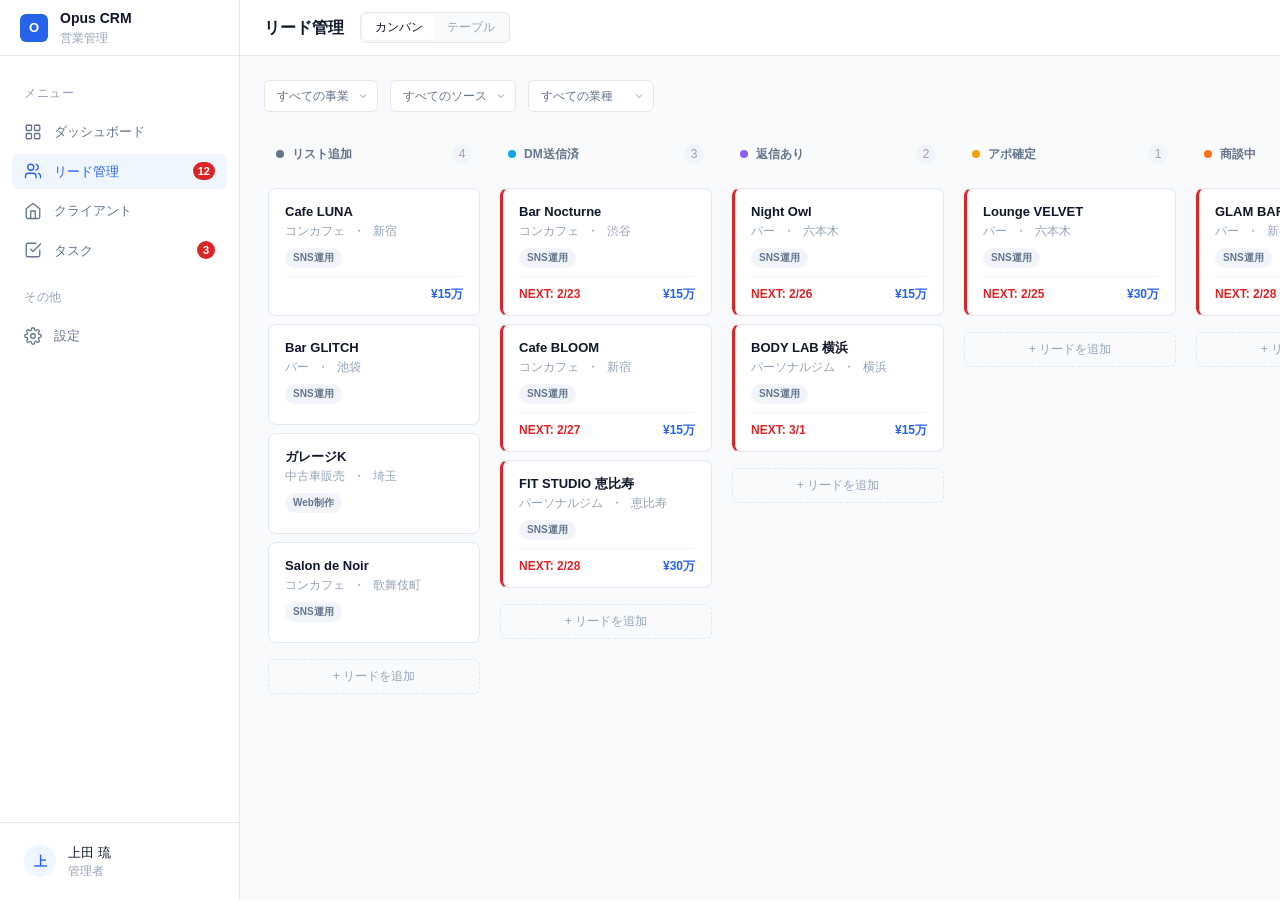
==== client-detail.html @ 7b6247aa "初回コミット: Opus CRM 実運用対応版" ====
<!DOCTYPE html>
<html lang="ja">
<head>
  <meta charset="UTF-8">
  <meta name="viewport" content="width=device-width, initial-scale=1.0">
  <link rel="icon" href="assets/favicon.svg" type="image/svg+xml">
  <title>ふららぼ - クライアント詳細 - Opus CRM</title>
  <link rel="stylesheet" href="css/variables.css">
  <link rel="stylesheet" href="css/base.css">
  <link rel="stylesheet" href="css/layout.css">
  <link rel="stylesheet" href="css/components.css">
  <link rel="stylesheet" href="css/detail.css">
  <link rel="stylesheet" href="css/responsive.css">
</head>
<body>
  <div class="app">

    <!-- Sidebar -->
    <aside class="sidebar" id="sidebar">
      <div class="sidebar__logo">
        <div class="sidebar__logo-icon">O</div>
        <div>
          <div class="sidebar__logo-text">Opus CRM</div>
          <span class="sidebar__logo-sub">営業管理</span>
        </div>
      </div>
      <nav class="sidebar__nav">
        <span class="sidebar__section-label">メニュー</span>
        <a href="index.html" class="nav-item">
          <span class="nav-item__icon"><svg viewBox="0 0 24 24"><rect x="3" y="3" width="7" height="7" rx="1"/><rect x="14" y="3" width="7" height="7" rx="1"/><rect x="3" y="14" width="7" height="7" rx="1"/><rect x="14" y="14" width="7" height="7" rx="1"/></svg></span>
          ダッシュボード
        </a>
        <a href="leads.html" class="nav-item">
          <span class="nav-item__icon"><svg viewBox="0 0 24 24"><path d="M16 21v-2a4 4 0 0 0-4-4H6a4 4 0 0 0-4 4v2"/><circle cx="9" cy="7" r="4"/><path d="M22 21v-2a4 4 0 0 0-3-3.87"/><path d="M16 3.13a4 4 0 0 1 0 7.75"/></svg></span>
          リード管理
        </a>
        <a href="clients.html" class="nav-item is-active">
          <span class="nav-item__icon"><svg viewBox="0 0 24 24"><path d="M3 9l9-7 9 7v11a2 2 0 0 1-2 2H5a2 2 0 0 1-2-2z"/><polyline points="9 22 9 12 15 12 15 22"/></svg></span>
          クライアント
        </a>
        <a href="tasks.html" class="nav-item">
          <span class="nav-item__icon"><svg viewBox="0 0 24 24"><path d="M9 11l3 3L22 4"/><path d="M21 12v7a2 2 0 0 1-2 2H5a2 2 0 0 1-2-2V5a2 2 0 0 1 2-2h11"/></svg></span>
          タスク
        </a>
        <span class="sidebar__section-label">その他</span>
        <a href="settings.html" class="nav-item">
          <span class="nav-item__icon"><svg viewBox="0 0 24 24"><circle cx="12" cy="12" r="3"/><path d="M19.4 15a1.65 1.65 0 0 0 .33 1.82l.06.06a2 2 0 0 1-2.83 2.83l-.06-.06a1.65 1.65 0 0 0-1.82-.33 1.65 1.65 0 0 0-1 1.51V21a2 2 0 0 1-4 0v-.09A1.65 1.65 0 0 0 9 19.4a1.65 1.65 0 0 0-1.82.33l-.06.06a2 2 0 0 1-2.83-2.83l.06-.06A1.65 1.65 0 0 0 4.68 15a1.65 1.65 0 0 0-1.51-1H3a2 2 0 0 1 0-4h.09A1.65 1.65 0 0 0 4.6 9a1.65 1.65 0 0 0-.33-1.82l-.06-.06a2 2 0 0 1 2.83-2.83l.06.06A1.65 1.65 0 0 0 9 4.68a1.65 1.65 0 0 0 1-1.51V3a2 2 0 0 1 4 0v.09a1.65 1.65 0 0 0 1 1.51 1.65 1.65 0 0 0 1.82-.33l.06-.06a2 2 0 0 1 2.83 2.83l-.06.06A1.65 1.65 0 0 0 19.4 9a1.65 1.65 0 0 0 1.51 1H21a2 2 0 0 1 0 4h-.09a1.65 1.65 0 0 0-1.51 1z"/></svg></span>
          設定
        </a>
      </nav>
      <div class="sidebar__footer">
        <div class="sidebar__user">
          <div class="sidebar__avatar">上</div>
          <div>
            <div class="sidebar__user-name">上田 琉</div>
            <div class="sidebar__user-role">管理者</div>
          </div>
        </div>
      </div>
    </aside>

    <div class="sidebar-overlay" id="sidebarOverlay"></div>

    <!-- Main -->
    <main class="main">
      <header class="page-header">
        <div class="page-header__left">
          <button class="mobile-menu-btn" id="mobileMenuBtn">
            <svg viewBox="0 0 24 24"><line x1="3" y1="12" x2="21" y2="12"/><line x1="3" y1="6" x2="21" y2="6"/><line x1="3" y1="18" x2="21" y2="18"/></svg>
          </button>
          <div class="page-header__breadcrumb">
            <a href="clients.html">クライアント</a>
            <span class="page-header__breadcrumb-sep">/</span>
            <span class="page-header__breadcrumb-current">ふららぼ</span>
          </div>
        </div>
        <div class="page-header__right">
          <button class="btn btn--secondary btn--sm">
            <span class="btn__icon"><svg viewBox="0 0 24 24"><path d="M11 4H4a2 2 0 0 0-2 2v14a2 2 0 0 0 2 2h14a2 2 0 0 0 2-2v-7"/><path d="M18.5 2.5a2.121 2.121 0 0 1 3 3L12 15l-4 1 1-4 9.5-9.5z"/></svg></span>
            編集
          </button>
        </div>
      </header>

      <div class="page-content">

        <!-- Detail Header -->
        <div class="detail-header">
          <div class="detail-header__top">
            <h1 class="detail-header__name">
              ふららぼ
              <span class="badge badge--success"><span class="badge__dot"></span>契約中</span>
            </h1>
            <span class="next-date next-date--upcoming">
              <svg width="14" height="14" viewBox="0 0 24 24" fill="none" stroke="currentColor" stroke-width="2" stroke-linecap="round" stroke-linejoin="round"><rect x="3" y="4" width="18" height="18" rx="2" ry="2"/><line x1="16" y1="2" x2="16" y2="6"/><line x1="8" y1="2" x2="8" y2="6"/><line x1="3" y1="10" x2="21" y2="10"/></svg>
              NEXT: 3/1
            </span>
          </div>
          <div class="detail-header__meta">
            <span class="detail-header__meta-item">
              <span class="badge badge--default badge--xs">SNS運用</span>
            </span>
            <span class="detail-header__meta-item">コンカフェ</span>
            <span class="detail-header__meta-item">株式会社SRC</span>
            <span class="detail-header__meta-item detail-header__meta-item--primary">¥300,000/月</span>
          </div>
        </div>

        <!-- Contract Summary Cards -->
        <div class="contract-summary">
          <div class="contract-summary__item">
            <div class="contract-summary__label">プラン</div>
            <div class="contract-summary__value">レギュラー</div>
          </div>
          <div class="contract-summary__item">
            <div class="contract-summary__label">月額</div>
            <div class="contract-summary__value contract-summary__value--primary">¥300,000</div>
          </div>
          <div class="contract-summary__item">
            <div class="contract-summary__label">契約期間</div>
            <div class="contract-summary__value contract-summary__value--sm">2025/09 〜 継続中</div>
          </div>
        </div>

        <!-- Detail Body -->
        <div class="detail-body">
          <div class="detail-body__main">

            <!-- Tabs -->
            <div class="tabs">
              <div class="tab is-active" data-tab="contract">契約情報</div>
              <div class="tab" data-tab="projects">案件・タスク</div>
              <div class="tab" data-tab="activity">対応履歴</div>
            </div>

            <!-- Tab: 契約情報 -->
            <div class="tab-content is-active" data-tab-content="contract">
              <div class="info-section">
                <div class="info-section__header">
                  <svg width="16" height="16" viewBox="0 0 24 24" fill="none" stroke="currentColor" stroke-width="2" stroke-linecap="round" stroke-linejoin="round"><path d="M3 9l9-7 9 7v11a2 2 0 0 1-2 2H5a2 2 0 0 1-2-2z"/><polyline points="9 22 9 12 15 12 15 22"/></svg>
                  基本情報
                </div>
                <div class="info-section__body">
                  <div class="info-grid">
                    <div class="info-grid__label">店舗名</div>
                    <div class="info-grid__value">ふららぼ</div>
                    <div class="info-grid__label">運営会社</div>
                    <div class="info-grid__value">株式会社SRC</div>
                    <div class="info-grid__label">業種</div>
                    <div class="info-grid__value">コンセプトカフェ</div>
                    <div class="info-grid__label">担当者</div>
                    <div class="info-grid__value">SRC担当</div>
                    <div class="info-grid__label">電話</div>
                    <div class="info-grid__value"><a href="tel:03-0000-0000">03-0000-0000</a></div>
                    <div class="info-grid__label">メール</div>
                    <div class="info-grid__value"><a href="mailto:info@src.co.jp">info@src.co.jp</a></div>
                  </div>
                </div>
              </div>

              <div class="info-section">
                <div class="info-section__header">
                  <svg width="16" height="16" viewBox="0 0 24 24" fill="none" stroke="currentColor" stroke-width="2" stroke-linecap="round" stroke-linejoin="round"><path d="M14 2H6a2 2 0 0 0-2 2v16a2 2 0 0 0 2 2h12a2 2 0 0 0 2-2V8z"/><polyline points="14 2 14 8 20 8"/><line x1="16" y1="13" x2="8" y2="13"/><line x1="16" y1="17" x2="8" y2="17"/></svg>
                  契約詳細
                </div>
                <div class="info-section__body">
                  <div class="info-grid">
                    <div class="info-grid__label">サービス</div>
                    <div class="info-grid__value">SNS運用代行</div>
                    <div class="info-grid__label">プラン</div>
                    <div class="info-grid__value">レギュラープラン</div>
                    <div class="info-grid__label">月額</div>
                    <div class="info-grid__value info-grid__value--primary">¥300,000</div>
                    <div class="info-grid__label">契約開始日</div>
                    <div class="info-grid__value">2025/09/01</div>
                    <div class="info-grid__label">契約終了日</div>
                    <div class="info-grid__value">なし（自動更新）</div>
                    <div class="info-grid__label">契約書</div>
                    <div class="info-grid__value"><a href="#">Google Drive で開く</a></div>
                  </div>
                </div>
              </div>

              <div class="info-section">
                <div class="info-section__header">
                  <svg width="16" height="16" viewBox="0 0 24 24" fill="none" stroke="currentColor" stroke-width="2" stroke-linecap="round" stroke-linejoin="round"><circle cx="12" cy="12" r="10"/><line x1="2" y1="12" x2="22" y2="12"/><path d="M12 2a15.3 15.3 0 0 1 4 10 15.3 15.3 0 0 1-4 10 15.3 15.3 0 0 1-4-10 15.3 15.3 0 0 1 4-10z"/></svg>
                  SNSアカウント
                </div>
                <div class="info-section__body">
                  <div class="info-grid">
                    <div class="info-grid__label">Instagram</div>
                    <div class="info-grid__value"><a href="#">@furarabo</a></div>
                    <div class="info-grid__label">TikTok</div>
                    <div class="info-grid__value"><a href="#">@furarabo</a></div>
                  </div>
                </div>
              </div>
            </div>

            <!-- Tab: 案件・タスク -->
            <div class="tab-content" data-tab-content="projects">
              <div class="section__header section__header--spaced">
                <h3 class="section__title">2026年2月 SNS運用</h3>
                <button class="btn btn--secondary btn--sm">
                  <span class="btn__icon"><svg viewBox="0 0 24 24"><line x1="12" y1="5" x2="12" y2="19"/><line x1="5" y1="12" x2="19" y2="12"/></svg></span>
                  タスク追加
                </button>
              </div>
              <div class="task-list">
                <div class="task-item is-done">
                  <div class="task-item__check is-done">
                    <svg width="12" height="12" viewBox="0 0 24 24" fill="none" stroke="currentColor" stroke-width="3"><polyline points="20 6 9 17 4 12"/></svg>
                  </div>
                  <div class="task-item__content">
                    <div class="task-item__title">企画・台本作成（8本）</div>
                    <div class="task-item__meta">
                      <span>撮影</span>
                      <span>完了: 2/10</span>
                    </div>
                  </div>
                </div>
                <div class="task-item is-done">
                  <div class="task-item__check is-done">
                    <svg width="12" height="12" viewBox="0 0 24 24" fill="none" stroke="currentColor" stroke-width="3"><polyline points="20 6 9 17 4 12"/></svg>
                  </div>
                  <div class="task-item__content">
                    <div class="task-item__title">撮影（8本）</div>
                    <div class="task-item__meta">
                      <span>撮影</span>
                      <span>完了: 2/15</span>
                    </div>
                  </div>
                </div>
                <div class="task-item">
                  <div class="task-item__check"></div>
                  <div class="task-item__content">
                    <div class="task-item__title">編集・投稿（8本）</div>
                    <div class="task-item__meta">
                      <span>編集</span>
                      <span>期限: 2/28</span>
                      <span>担当: 栗原</span>
                    </div>
                  </div>
                  <span class="task-item__priority task-item__priority--medium">中</span>
                </div>
                <div class="task-item">
                  <div class="task-item__check"></div>
                  <div class="task-item__content">
                    <div class="task-item__title">月次レポート作成・送付</div>
                    <div class="task-item__meta">
                      <span>レポート</span>
                      <span>期限: 3/5</span>
                      <span>担当: 上田</span>
                    </div>
                  </div>
                  <span class="task-item__priority task-item__priority--high">高</span>
                </div>
                <div class="task-item">
                  <div class="task-item__check"></div>
                  <div class="task-item__content">
                    <div class="task-item__title">月次MTG実施</div>
                    <div class="task-item__meta">
                      <span>MTG</span>
                      <span>期限: 3/1</span>
                      <span>担当: 上田</span>
                    </div>
                  </div>
                  <span class="task-item__priority task-item__priority--high">高</span>
                </div>
                <div class="task-item">
                  <div class="task-item__check"></div>
                  <div class="task-item__content">
                    <div class="task-item__title">コメント一次対応</div>
                    <div class="task-item__meta">
                      <span>運用</span>
                      <span>毎日</span>
                      <span>担当: 上田</span>
                    </div>
                  </div>
                  <span class="task-item__priority task-item__priority--low">低</span>
                </div>
              </div>
            </div>

            <!-- Tab: 対応履歴 -->
            <div class="tab-content" data-tab-content="activity">
              <div class="section__header section__header--spaced">
                <h3 class="section__title">対応履歴</h3>
                <button class="btn btn--secondary btn--sm">
                  <span class="btn__icon"><svg viewBox="0 0 24 24"><line x1="12" y1="5" x2="12" y2="19"/><line x1="5" y1="12" x2="19" y2="12"/></svg></span>
                  記録を追加
                </button>
              </div>
              <div class="timeline">
                <div class="timeline-item">
                  <div class="timeline-item__icon timeline-item__icon--meeting">
                    <svg width="14" height="14" viewBox="0 0 24 24" fill="none" stroke="currentColor" stroke-width="2"><path d="M16 21v-2a4 4 0 0 0-4-4H6a4 4 0 0 0-4 4v2"/><circle cx="9" cy="7" r="4"/></svg>
                  </div>
                  <div class="timeline-item__content">
                    <div class="timeline-item__header">
                      <span class="timeline-item__type">MTG</span>
                      <span class="timeline-item__date">2026/02/25 14:00</span>
                    </div>
                    <div class="timeline-item__summary">撮影日程の調整MTG。3/5に撮影確定。3月の企画案も共有済み。</div>
                  </div>
                </div>
                <div class="timeline-item">
                  <div class="timeline-item__icon timeline-item__icon--note">
                    <svg width="14" height="14" viewBox="0 0 24 24" fill="none" stroke="currentColor" stroke-width="2"><path d="M14 2H6a2 2 0 0 0-2 2v16a2 2 0 0 0 2 2h12a2 2 0 0 0 2-2V8z"/><polyline points="14 2 14 8 20 8"/></svg>
                  </div>
                  <div class="timeline-item__content">
                    <div class="timeline-item__header">
                      <span class="timeline-item__type">メモ</span>
                      <span class="timeline-item__date">2026/02/15</span>
                    </div>
                    <div class="timeline-item__summary">2月分の撮影完了（8本）。栗原さんに編集依頼済み。</div>
                  </div>
                </div>
                <div class="timeline-item">
                  <div class="timeline-item__icon timeline-item__icon--meeting">
                    <svg width="14" height="14" viewBox="0 0 24 24" fill="none" stroke="currentColor" stroke-width="2"><path d="M16 21v-2a4 4 0 0 0-4-4H6a4 4 0 0 0-4 4v2"/><circle cx="9" cy="7" r="4"/></svg>
                  </div>
                  <div class="timeline-item__content">
                    <div class="timeline-item__header">
                      <span class="timeline-item__type">月次MTG</span>
                      <span class="timeline-item__date">2026/02/03 15:00</span>
                    </div>
                    <div class="timeline-item__summary">1月分のレポート報告。TikTokフォロワー+320、エンゲージメント率4.2%。先方満足度高い。</div>
                  </div>
                </div>
                <div class="timeline-item">
                  <div class="timeline-item__icon timeline-item__icon--email">
                    <svg width="14" height="14" viewBox="0 0 24 24" fill="none" stroke="currentColor" stroke-width="2"><path d="M4 4h16c1.1 0 2 .9 2 2v12c0 1.1-.9 2-2 2H4c-1.1 0-2-.9-2-2V6c0-1.1.9-2 2-2z"/><polyline points="22,6 12,13 2,6"/></svg>
                  </div>
                  <div class="timeline-item__content">
                    <div class="timeline-item__header">
                      <span class="timeline-item__type">メール</span>
                      <span class="timeline-item__date">2026/01/28</span>
                    </div>
                    <div class="timeline-item__summary">月次レポート送付。1月の実績まとめと2月の企画案を添付。</div>
                  </div>
                </div>
              </div>
            </div>

          </div>

          <!-- Quick Actions Sidebar -->
          <div class="detail-body__sidebar">
            <div class="quick-actions">
              <div class="quick-actions__title">クイックアクション</div>
              <div class="quick-actions__list">
                <button class="quick-action-btn">
                  <span class="quick-action-btn__icon">
                    <svg viewBox="0 0 24 24"><line x1="12" y1="5" x2="12" y2="19"/><line x1="5" y1="12" x2="19" y2="12"/></svg>
                  </span>
                  対応記録を追加
                </button>
                <button class="quick-action-btn">
                  <span class="quick-action-btn__icon">
                    <svg viewBox="0 0 24 24"><path d="M9 11l3 3L22 4"/><path d="M21 12v7a2 2 0 0 1-2 2H5a2 2 0 0 1-2-2V5a2 2 0 0 1 2-2h11"/></svg>
                  </span>
                  タスクを追加
                </button>
                <button class="quick-action-btn">
                  <span class="quick-action-btn__icon">
                    <svg viewBox="0 0 24 24"><rect x="3" y="4" width="18" height="18" rx="2" ry="2"/><line x1="16" y1="2" x2="16" y2="6"/><line x1="8" y1="2" x2="8" y2="6"/><line x1="3" y1="10" x2="21" y2="10"/></svg>
                  </span>
                  NEXT日付を変更
                </button>
                <button class="quick-action-btn">
                  <span class="quick-action-btn__icon">
                    <svg viewBox="0 0 24 24"><path d="M22 16.92v3a2 2 0 0 1-2.18 2 19.79 19.79 0 0 1-8.63-3.07 19.5 19.5 0 0 1-6-6 19.79 19.79 0 0 1-3.07-8.67A2 2 0 0 1 4.11 2h3a2 2 0 0 1 2 1.72 12.84 12.84 0 0 0 .7 2.81 2 2 0 0 1-.45 2.11L8.09 9.91a16 16 0 0 0 6 6l1.27-1.27a2 2 0 0 1 2.11-.45 12.84 12.84 0 0 0 2.81.7A2 2 0 0 1 22 16.92z"/></svg>
                  </span>
                  電話する
                </button>
                <button class="quick-action-btn">
                  <span class="quick-action-btn__icon">
                    <svg viewBox="0 0 24 24"><path d="M14 2H6a2 2 0 0 0-2 2v16a2 2 0 0 0 2 2h12a2 2 0 0 0 2-2V8z"/><polyline points="14 2 14 8 20 8"/><line x1="16" y1="13" x2="8" y2="13"/><line x1="16" y1="17" x2="8" y2="17"/></svg>
                  </span>
                  契約書を確認
                </button>
              </div>
            </div>
          </div>
        </div>

      </div>
    </main>

  </div>

  <script src="js/config.js"></script>
  <script src="js/store.js"></script>
  <script src="js/ui.js"></script>
  <script src="js/detail.js"></script>
</body>
</html>
---- css/variables.css ----
/* ========================================
   Opus CRM — Design Tokens
   ======================================== */

:root {
  /* --- Colors --- */
  --color-primary: #2563eb;
  --color-primary-hover: #1d4ed8;
  --color-primary-light: #eff6ff;
  --color-primary-border: #bfdbfe;

  --color-bg: #f8fafc;
  --color-surface: #ffffff;
  --color-surface-hover: #f1f5f9;
  --color-border: #e2e8f0;
  --color-border-light: #f1f5f9;

  --color-text: #0f172a;
  --color-text-secondary: #64748b;
  --color-text-tertiary: #94a3b8;
  --color-text-inverse: #ffffff;

  --color-success: #16a34a;
  --color-success-light: #f0fdf4;
  --color-success-border: #bbf7d0;

  --color-warning: #f59e0b;
  --color-warning-text: #92400e;
  --color-warning-light: #fffbeb;
  --color-warning-border: #fde68a;

  --color-danger: #dc2626;
  --color-danger-hover: #b91c1c;
  --color-danger-light: #fef2f2;
  --color-danger-light-hover: #fde8e8;
  --color-danger-border: #fecaca;

  --color-info: #0ea5e9;
  --color-info-light: #f0f9ff;

  --color-purple: #7c3aed;
  --color-purple-light: #f5f3ff;

  /* --- Stage Colors (Pipeline) --- */
  --stage-list: #64748b;
  --stage-dm: #0ea5e9;
  --stage-replied: #8b5cf6;
  --stage-appointment: #f59e0b;
  --stage-meeting: #f97316;
  --stage-proposal: #2563eb;
  --stage-won: #16a34a;
  --stage-lost: #94a3b8;

  /* --- Typography --- */
  --font-family: -apple-system, BlinkMacSystemFont, 'Segoe UI', 'Hiragino Sans',
    'Hiragino Kaku Gothic ProN', 'Noto Sans JP', sans-serif;
  --font-mono: 'SF Mono', 'Fira Code', 'Fira Mono', monospace;

  --text-xs: 0.75rem;
  --text-sm: 0.8125rem;
  --text-base: 0.875rem;
  --text-lg: 1rem;
  --text-xl: 1.125rem;
  --text-2xl: 1.375rem;
  --text-3xl: 1.75rem;

  --leading-tight: 1.25;
  --leading-normal: 1.5;
  --leading-relaxed: 1.625;

  --font-normal: 400;
  --font-medium: 500;
  --font-semibold: 600;
  --font-bold: 700;

  /* --- Spacing --- */
  --space-1: 0.25rem;
  --space-2: 0.5rem;
  --space-3: 0.75rem;
  --space-4: 1rem;
  --space-5: 1.25rem;
  --space-6: 1.5rem;
  --space-8: 2rem;
  --space-10: 2.5rem;
  --space-12: 3rem;
  --space-16: 4rem;

  /* --- Border Radius --- */
  --radius-sm: 4px;
  --radius-md: 6px;
  --radius-lg: 8px;
  --radius-xl: 12px;
  --radius-full: 9999px;

  /* --- Shadows --- */
  --shadow-xs: 0 1px 2px rgba(0, 0, 0, 0.04);
  --shadow-sm: 0 1px 3px rgba(0, 0, 0, 0.06), 0 1px 2px rgba(0, 0, 0, 0.04);
  --shadow-md: 0 4px 6px -1px rgba(0, 0, 0, 0.07), 0 2px 4px -2px rgba(0, 0, 0, 0.05);
  --shadow-lg: 0 10px 15px -3px rgba(0, 0, 0, 0.08), 0 4px 6px -4px rgba(0, 0, 0, 0.04);

  /* --- Layout --- */
  --sidebar-width: 240px;
  --sidebar-collapsed: 64px;
  --header-height: 56px;
  --content-max-width: 1400px;

  /* --- Transitions --- */
  --transition-fast: 120ms ease;
  --transition-base: 200ms ease;
  --transition-slow: 300ms ease;

  /* --- Z-index --- */
  --z-sidebar: 40;
  --z-header: 30;
  --z-dropdown: 50;
  --z-modal: 60;
  --z-toast: 70;
}
---- css/base.css ----
/* ========================================
   Opus CRM — Base Styles
   ======================================== */

*, *::before, *::after {
  box-sizing: border-box;
  margin: 0;
  padding: 0;
}

html {
  font-size: 16px;
  -webkit-font-smoothing: antialiased;
  -moz-osx-font-smoothing: grayscale;
}

body {
  font-family: var(--font-family);
  font-size: var(--text-base);
  line-height: var(--leading-normal);
  color: var(--color-text);
  background: var(--color-bg);
  min-height: 100vh;
}

a {
  color: var(--color-primary);
  text-decoration: none;
}

a:hover {
  text-decoration: underline;
}

img {
  max-width: 100%;
  height: auto;
  display: block;
}

input, select, textarea, button {
  font-family: inherit;
  font-size: inherit;
}

table {
  border-collapse: collapse;
  width: 100%;
}

h1, h2, h3, h4, h5, h6 {
  font-weight: var(--font-semibold);
  line-height: var(--leading-tight);
  color: var(--color-text);
}

h1 { font-size: var(--text-3xl); }
h2 { font-size: var(--text-2xl); }
h3 { font-size: var(--text-xl); }
h4 { font-size: var(--text-lg); }

p {
  color: var(--color-text-secondary);
}

/* Scrollbar */
::-webkit-scrollbar {
  width: 6px;
  height: 6px;
}

::-webkit-scrollbar-track {
  background: transparent;
}

::-webkit-scrollbar-thumb {
  background: var(--color-border);
  border-radius: var(--radius-full);
}

::-webkit-scrollbar-thumb:hover {
  background: var(--color-text-tertiary);
}

/* Selection */
::selection {
  background: var(--color-primary-light);
  color: var(--color-primary);
}

/* Focus management — keyboard users see outlines, mouse users do not */
:focus-visible {
  outline: 2px solid var(--color-primary);
  outline-offset: 2px;
}

:focus:not(:focus-visible) {
  outline: none;
}

/* Utility classes */
.sr-only {
  position: absolute;
  width: 1px;
  height: 1px;
  padding: 0;
  margin: -1px;
  overflow: hidden;
  clip: rect(0, 0, 0, 0);
  border: 0;
}

.truncate {
  overflow: hidden;
  text-overflow: ellipsis;
  white-space: nowrap;
}

/* Respect user motion preferences */
@media (prefers-reduced-motion: reduce) {
  *,
  *::before,
  *::after {
    animation-duration: 0.01ms !important;
    animation-iteration-count: 1 !important;
    transition-duration: 0.01ms !important;
    scroll-behavior: auto !important;
  }
}
---- css/layout.css ----
/* ========================================
   Opus CRM — Layout (Sidebar + Main)
   ======================================== */

/* --- App Shell --- */
.app {
  display: flex;
  min-height: 100vh;
}

/* --- Sidebar --- */
.sidebar {
  width: var(--sidebar-width);
  background: var(--color-surface);
  border-right: 1px solid var(--color-border);
  display: flex;
  flex-direction: column;
  position: fixed;
  top: 0;
  left: 0;
  bottom: 0;
  z-index: var(--z-sidebar);
  transition: width var(--transition-slow);
}

.sidebar__logo {
  padding: var(--space-5) var(--space-5);
  border-bottom: 1px solid var(--color-border);
  display: flex;
  align-items: center;
  gap: var(--space-3);
  height: var(--header-height);
}

.sidebar__logo-icon {
  width: 28px;
  height: 28px;
  background: var(--color-primary);
  border-radius: var(--radius-md);
  display: flex;
  align-items: center;
  justify-content: center;
  color: var(--color-text-inverse);
  font-weight: var(--font-bold);
  font-size: var(--text-sm);
  flex-shrink: 0;
}

.sidebar__logo-text {
  font-size: var(--text-base);
  font-weight: var(--font-semibold);
  color: var(--color-text);
}

.sidebar__logo-sub {
  font-size: var(--text-xs);
  color: var(--color-text-tertiary);
  font-weight: var(--font-normal);
  display: block;
}

/* --- Navigation --- */
.sidebar__nav {
  flex: 1;
  padding: var(--space-3);
  display: flex;
  flex-direction: column;
  gap: var(--space-1);
}

.sidebar__section-label {
  font-size: var(--text-xs);
  color: var(--color-text-tertiary);
  text-transform: uppercase;
  letter-spacing: 0.05em;
  padding: var(--space-4) var(--space-3) var(--space-2);
  font-weight: var(--font-medium);
}

.nav-item {
  display: flex;
  align-items: center;
  gap: var(--space-3);
  padding: var(--space-2) var(--space-3);
  border-radius: var(--radius-md);
  color: var(--color-text-secondary);
  font-size: var(--text-sm);
  font-weight: var(--font-medium);
  cursor: pointer;
  transition: all var(--transition-fast);
  text-decoration: none;
  position: relative;
}

.nav-item:hover {
  background: var(--color-surface-hover);
  color: var(--color-text);
  text-decoration: none;
}

/* Keyboard focus indicator */
.nav-item:focus-visible {
  outline: 2px solid var(--color-primary);
  outline-offset: -2px;
}

.nav-item.is-active {
  background: var(--color-primary-light);
  color: var(--color-primary);
}

.nav-item__icon {
  width: 18px;
  height: 18px;
  flex-shrink: 0;
  display: flex;
  align-items: center;
  justify-content: center;
}

.nav-item__icon svg {
  width: 18px;
  height: 18px;
  stroke: currentColor;
  fill: none;
  stroke-width: 1.75;
  stroke-linecap: round;
  stroke-linejoin: round;
}

.nav-item__badge {
  margin-left: auto;
  background: var(--color-danger);
  color: var(--color-text-inverse);
  font-size: 11px;
  font-weight: var(--font-semibold);
  min-width: 18px;
  height: 18px;
  border-radius: var(--radius-full);
  display: flex;
  align-items: center;
  justify-content: center;
  padding: 0 5px;
}

/* --- Sidebar Footer --- */
.sidebar__footer {
  padding: var(--space-3);
  border-top: 1px solid var(--color-border);
}

.sidebar__user {
  display: flex;
  align-items: center;
  gap: var(--space-3);
  padding: var(--space-2) var(--space-3);
  border-radius: var(--radius-md);
  cursor: pointer;
  transition: background var(--transition-fast);
}

.sidebar__user:hover {
  background: var(--color-surface-hover);
}

.sidebar__avatar {
  width: 32px;
  height: 32px;
  border-radius: var(--radius-full);
  background: var(--color-primary-light);
  color: var(--color-primary);
  display: flex;
  align-items: center;
  justify-content: center;
  font-weight: var(--font-semibold);
  font-size: var(--text-sm);
  flex-shrink: 0;
}

.sidebar__user-name {
  font-size: var(--text-sm);
  font-weight: var(--font-medium);
  color: var(--color-text);
}

.sidebar__user-role {
  font-size: var(--text-xs);
  color: var(--color-text-tertiary);
}

/* --- Main Content --- */
.main {
  flex: 1;
  margin-left: var(--sidebar-width);
  display: flex;
  flex-direction: column;
  min-height: 100vh;
}

/* --- Page Header --- */
.page-header {
  height: var(--header-height);
  border-bottom: 1px solid var(--color-border);
  background: var(--color-surface);
  display: flex;
  align-items: center;
  justify-content: space-between;
  padding: 0 var(--space-6);
  position: sticky;
  top: 0;
  z-index: var(--z-header);
}

.page-header__left {
  display: flex;
  align-items: center;
  gap: var(--space-4);
}

.page-header__title {
  font-size: var(--text-lg);
  font-weight: var(--font-semibold);
}

.page-header__breadcrumb {
  display: flex;
  align-items: center;
  gap: var(--space-2);
  font-size: var(--text-sm);
  color: var(--color-text-tertiary);
}

.page-header__breadcrumb a {
  color: var(--color-text-tertiary);
}

.page-header__breadcrumb a:hover {
  color: var(--color-text);
}

.page-header__breadcrumb-sep {
  color: var(--color-border);
}

.page-header__right {
  display: flex;
  align-items: center;
  gap: var(--space-3);
}

/* --- Page Content --- */
.page-content {
  flex: 1;
  padding: var(--space-6);
  max-width: var(--content-max-width);
  /* Subtle entrance animation */
  animation: fadeInUp 0.3s ease;
}

@keyframes fadeInUp {
  from {
    opacity: 0;
    transform: translateY(8px);
  }
  to {
    opacity: 1;
    transform: translateY(0);
  }
}

.page-content--full {
  max-width: none;
}

/* --- Section --- */
.section {
  margin-bottom: var(--space-8);
}

.section__header {
  display: flex;
  align-items: center;
  justify-content: space-between;
  margin-bottom: var(--space-4);
}

.section__title {
  font-size: var(--text-lg);
  font-weight: var(--font-semibold);
}

.section__subtitle {
  font-size: var(--text-sm);
  color: var(--color-text-tertiary);
  margin-left: var(--space-2);
  font-weight: var(--font-normal);
}
---- css/components.css ----
/* ========================================
   Opus CRM — UI Components
   ======================================== */

/* --- Buttons --- */
.btn {
  display: inline-flex;
  align-items: center;
  justify-content: center;
  gap: var(--space-2);
  padding: var(--space-2) var(--space-4);
  border-radius: var(--radius-md);
  font-size: var(--text-sm);
  font-weight: var(--font-medium);
  cursor: pointer;
  border: 1px solid transparent;
  transition: all var(--transition-fast);
  white-space: nowrap;
  line-height: 1.4;
}

.btn--primary {
  background: var(--color-primary);
  color: var(--color-text-inverse);
  border-color: var(--color-primary);
}

.btn--primary:hover {
  background: var(--color-primary-hover);
  border-color: var(--color-primary-hover);
}

.btn--secondary {
  background: var(--color-surface);
  color: var(--color-text);
  border-color: var(--color-border);
}

.btn--secondary:hover {
  background: var(--color-surface-hover);
}

.btn--ghost {
  background: transparent;
  color: var(--color-text-secondary);
}

.btn--ghost:hover {
  background: var(--color-surface-hover);
  color: var(--color-text);
}

.btn--danger {
  background: var(--color-danger);
  color: var(--color-text-inverse);
  border-color: var(--color-danger);
}

.btn--danger:hover {
  background: var(--color-danger-hover);
}

/* Button focus ring for keyboard navigation */
.btn:focus-visible {
  outline: 2px solid var(--color-primary);
  outline-offset: 2px;
}

.btn--primary:focus-visible {
  outline-color: var(--color-primary);
  box-shadow: 0 0 0 4px var(--color-primary-light);
}

/* Press feedback */
.btn:active {
  transform: scale(0.97);
}

.btn--sm {
  padding: var(--space-1) var(--space-3);
  font-size: var(--text-xs);
}

.btn--lg {
  padding: var(--space-3) var(--space-6);
  font-size: var(--text-base);
}

.btn__icon {
  width: 16px;
  height: 16px;
  flex-shrink: 0;
}

.btn__icon svg {
  width: 16px;
  height: 16px;
  stroke: currentColor;
  fill: none;
  stroke-width: 2;
  stroke-linecap: round;
  stroke-linejoin: round;
}

/* --- Badges --- */
.badge {
  display: inline-flex;
  align-items: center;
  gap: 4px;
  padding: 2px 8px;
  border-radius: var(--radius-full);
  font-size: 11px;
  font-weight: var(--font-semibold);
  line-height: 1.6;
  white-space: nowrap;
}

.badge--default {
  background: var(--color-surface-hover);
  color: var(--color-text-secondary);
}

.badge--primary {
  background: var(--color-primary-light);
  color: var(--color-primary);
}

.badge--success {
  background: var(--color-success-light);
  color: var(--color-success);
}

.badge--warning {
  background: var(--color-warning-light);
  color: var(--color-warning-text);
}

.badge--danger {
  background: var(--color-danger-light);
  color: var(--color-danger);
}

.badge--purple {
  background: var(--color-purple-light);
  color: var(--color-purple);
}

.badge--info {
  background: var(--color-info-light);
  color: var(--color-info);
}

.badge__dot {
  width: 6px;
  height: 6px;
  border-radius: var(--radius-full);
  background: currentColor;
}

/* --- Cards --- */
.card {
  background: var(--color-surface);
  border: 1px solid var(--color-border);
  border-radius: var(--radius-lg);
  padding: var(--space-5);
  transition: box-shadow var(--transition-fast);
}

.card--hover:hover {
  box-shadow: var(--shadow-md);
}

.card--compact {
  padding: var(--space-4);
}

.card--flush {
  padding: 0;
}

/* --- Metric Cards --- */
.metric-grid {
  display: grid;
  grid-template-columns: repeat(4, 1fr);
  gap: var(--space-4);
}

.metric-card {
  background: var(--color-surface);
  border: 1px solid var(--color-border);
  border-radius: var(--radius-lg);
  padding: var(--space-5);
}

.metric-card__label {
  font-size: var(--text-xs);
  color: var(--color-text-tertiary);
  font-weight: var(--font-medium);
  text-transform: uppercase;
  letter-spacing: 0.03em;
  margin-bottom: var(--space-2);
}

.metric-card__value {
  font-size: var(--text-2xl);
  font-weight: var(--font-bold);
  color: var(--color-text);
  display: flex;
  align-items: baseline;
  gap: var(--space-2);
}

.metric-card__unit {
  font-size: var(--text-sm);
  font-weight: var(--font-normal);
  color: var(--color-text-secondary);
}

.metric-card__trend {
  font-size: var(--text-xs);
  margin-top: var(--space-2);
  color: var(--color-text-tertiary);
}

.metric-card--accent {
  border-left: 3px solid var(--color-primary);
}

.metric-card--danger .metric-card__value {
  color: var(--color-danger);
}

/* --- Forms --- */
.form-group {
  margin-bottom: var(--space-4);
}

.form-label {
  display: block;
  font-size: var(--text-sm);
  font-weight: var(--font-medium);
  color: var(--color-text);
  margin-bottom: var(--space-1);
}

.form-input {
  width: 100%;
  padding: var(--space-2) var(--space-3);
  border: 1px solid var(--color-border);
  border-radius: var(--radius-md);
  font-size: var(--text-sm);
  color: var(--color-text);
  background: var(--color-surface);
  transition: border-color var(--transition-fast), box-shadow var(--transition-fast);
  line-height: 1.5;
}

.form-input:focus {
  outline: none;
  border-color: var(--color-primary);
  box-shadow: 0 0 0 3px var(--color-primary-light);
}

/* Use custom focus style, suppress default outline */
.form-input:focus-visible {
  outline: none;
}

.form-input::placeholder {
  color: var(--color-text-tertiary);
}

select.form-input {
  appearance: none;
  background-image: url("data:image/svg+xml,%3Csvg xmlns='http://www.w3.org/2000/svg' width='16' height='16' viewBox='0 0 24 24' fill='none' stroke='%2394a3b8' stroke-width='2'%3E%3Cpath d='m6 9 6 6 6-6'/%3E%3C/svg%3E");
  background-repeat: no-repeat;
  background-position: right 8px center;
  padding-right: 32px;
}

textarea.form-input {
  resize: vertical;
  min-height: 80px;
}

.form-hint {
  font-size: var(--text-xs);
  color: var(--color-text-tertiary);
  margin-top: var(--space-1);
}

/* --- Tables --- */
.table-wrapper {
  background: var(--color-surface);
  border: 1px solid var(--color-border);
  border-radius: var(--radius-lg);
  overflow: hidden;
}

.data-table {
  width: 100%;
  border-collapse: collapse;
}

.data-table th {
  text-align: left;
  padding: var(--space-3) var(--space-4);
  font-size: var(--text-xs);
  font-weight: var(--font-semibold);
  color: var(--color-text-tertiary);
  text-transform: uppercase;
  letter-spacing: 0.04em;
  background: var(--color-bg);
  border-bottom: 1px solid var(--color-border);
  white-space: nowrap;
}

.data-table td {
  padding: var(--space-3) var(--space-4);
  font-size: var(--text-sm);
  border-bottom: 1px solid var(--color-border-light);
  vertical-align: middle;
}

.data-table tbody tr {
  transition: background var(--transition-fast), box-shadow var(--transition-fast);
}

.data-table tbody tr:hover {
  background: var(--color-surface-hover);
}

.data-table tbody tr:last-child td {
  border-bottom: none;
}

.data-table tbody tr.is-overdue {
  background: var(--color-danger-light);
}

.data-table tbody tr.is-overdue:hover {
  background: var(--color-danger-light-hover);
}

/* --- Tabs --- */
.tabs {
  display: flex;
  gap: 0;
  border-bottom: 1px solid var(--color-border);
  margin-bottom: var(--space-5);
}

.tab {
  padding: var(--space-3) var(--space-4);
  font-size: var(--text-sm);
  font-weight: var(--font-medium);
  color: var(--color-text-tertiary);
  cursor: pointer;
  border-bottom: 2px solid transparent;
  margin-bottom: -1px;
  transition: all var(--transition-fast);
  white-space: nowrap;
}

.tab:hover {
  color: var(--color-text);
}

.tab:focus-visible {
  outline: 2px solid var(--color-primary);
  outline-offset: -2px;
  border-radius: var(--radius-sm);
}

.tab.is-active {
  color: var(--color-primary);
  border-bottom-color: var(--color-primary);
}

.tab-content {
  display: none;
}

.tab-content.is-active {
  display: block;
}

/* --- View Toggle --- */
.view-toggle {
  display: inline-flex;
  background: var(--color-bg);
  border: 1px solid var(--color-border);
  border-radius: var(--radius-md);
  padding: 2px;
}

.view-toggle__btn {
  padding: var(--space-1) var(--space-3);
  font-size: var(--text-xs);
  font-weight: var(--font-medium);
  color: var(--color-text-tertiary);
  border-radius: var(--radius-sm);
  cursor: pointer;
  border: none;
  background: none;
  transition: all var(--transition-fast);
}

.view-toggle__btn:hover {
  color: var(--color-text);
}

.view-toggle__btn.is-active {
  background: var(--color-surface);
  color: var(--color-text);
  box-shadow: var(--shadow-xs);
}

/* --- Filters Bar --- */
.filters {
  display: flex;
  align-items: center;
  gap: var(--space-3);
  margin-bottom: var(--space-5);
  flex-wrap: wrap;
}

.filter-select {
  padding: var(--space-2) var(--space-3);
  padding-right: 28px;
  border: 1px solid var(--color-border);
  border-radius: var(--radius-md);
  font-size: var(--text-xs);
  color: var(--color-text-secondary);
  background: var(--color-surface);
  appearance: none;
  background-image: url("data:image/svg+xml,%3Csvg xmlns='http://www.w3.org/2000/svg' width='12' height='12' viewBox='0 0 24 24' fill='none' stroke='%2394a3b8' stroke-width='2'%3E%3Cpath d='m6 9 6 6 6-6'/%3E%3C/svg%3E");
  background-repeat: no-repeat;
  background-position: right 8px center;
  cursor: pointer;
  transition: border-color var(--transition-fast), box-shadow var(--transition-fast);
}

/* Filter select focus for keyboard navigation */
.filter-select:focus-visible {
  outline: none;
  border-color: var(--color-primary);
  box-shadow: 0 0 0 3px var(--color-primary-light);
}

.filter-search {
  padding: var(--space-2) var(--space-3);
  padding-left: 32px;
  border: 1px solid var(--color-border);
  border-radius: var(--radius-md);
  font-size: var(--text-xs);
  color: var(--color-text);
  background: var(--color-surface);
  background-image: url("data:image/svg+xml,%3Csvg xmlns='http://www.w3.org/2000/svg' width='14' height='14' viewBox='0 0 24 24' fill='none' stroke='%2394a3b8' stroke-width='2'%3E%3Ccircle cx='11' cy='11' r='8'/%3E%3Cpath d='m21 21-4.35-4.35'/%3E%3C/svg%3E");
  background-repeat: no-repeat;
  background-position: 10px center;
  min-width: 180px;
}

.filter-search:focus {
  outline: none;
  border-color: var(--color-primary);
  box-shadow: 0 0 0 3px var(--color-primary-light);
}

.filters__spacer {
  flex: 1;
}

/* --- Modal --- */
.modal-overlay {
  position: fixed;
  inset: 0;
  background: rgba(0, 0, 0, 0.4);
  z-index: var(--z-modal);
  display: flex;
  align-items: center;
  justify-content: center;
  padding: var(--space-4);
  /* Fade-in overlay */
  opacity: 0;
  transition: opacity var(--transition-base);
}

.modal-overlay.is-visible {
  opacity: 1;
}

.modal {
  background: var(--color-surface);
  border-radius: var(--radius-xl);
  box-shadow: var(--shadow-lg);
  width: 100%;
  max-width: 520px;
  max-height: 90vh;
  overflow-y: auto;
  /* Scale-up entrance */
  transform: scale(0.95) translateY(8px);
  opacity: 0;
  transition: transform var(--transition-base), opacity var(--transition-base);
}

.modal-overlay.is-visible .modal {
  transform: scale(1) translateY(0);
  opacity: 1;
}

.modal__header {
  padding: var(--space-5) var(--space-6);
  border-bottom: 1px solid var(--color-border);
  display: flex;
  align-items: center;
  justify-content: space-between;
}

.modal__title {
  font-size: var(--text-lg);
  font-weight: var(--font-semibold);
}

.modal__close {
  width: 32px;
  height: 32px;
  display: flex;
  align-items: center;
  justify-content: center;
  border-radius: var(--radius-md);
  cursor: pointer;
  color: var(--color-text-tertiary);
  border: none;
  background: none;
  transition: all var(--transition-fast);
}

.modal__close:hover {
  background: var(--color-surface-hover);
  color: var(--color-text);
}

.modal__body {
  padding: var(--space-6);
}

.modal__footer {
  padding: var(--space-4) var(--space-6);
  border-top: 1px solid var(--color-border);
  display: flex;
  justify-content: flex-end;
  gap: var(--space-3);
}

/* --- Toast --- */
.toast {
  position: fixed;
  bottom: var(--space-6);
  right: var(--space-6);
  background: var(--color-text);
  color: var(--color-text-inverse);
  padding: var(--space-3) var(--space-5);
  border-radius: var(--radius-lg);
  font-size: var(--text-sm);
  font-weight: var(--font-medium);
  box-shadow: var(--shadow-lg);
  z-index: var(--z-toast);
  /* Slide-in from right + fade */
  transform: translateX(20px) translateY(0);
  opacity: 0;
  transition: transform var(--transition-base), opacity var(--transition-base);
  pointer-events: none;
  display: flex;
  align-items: center;
  gap: var(--space-2);
}

.toast.is-visible {
  transform: translateX(0) translateY(0);
  opacity: 1;
  pointer-events: auto;
}

.toast__icon {
  width: 16px;
  height: 16px;
  flex-shrink: 0;
}

.toast--error {
  background: var(--color-danger);
}

.toast--success {
  background: var(--color-success);
}

/* --- Empty State --- */
.empty-state {
  text-align: center;
  padding: var(--space-8) var(--space-4);
  color: var(--color-text-tertiary);
}

.empty-state__icon {
  width: 48px;
  height: 48px;
  margin: 0 auto var(--space-3);
  color: var(--color-border);
}

.empty-state__icon svg {
  width: 100%;
  height: 100%;
  stroke: currentColor;
  fill: none;
  stroke-width: 1.5;
  stroke-linecap: round;
  stroke-linejoin: round;
}

.empty-state__text {
  font-size: var(--text-sm);
  margin-bottom: var(--space-2);
  color: var(--color-text-tertiary);
}

.empty-state__hint {
  font-size: var(--text-xs);
  color: var(--color-text-tertiary);
  opacity: 0.7;
}

/* Compact variant for pipeline columns */
.empty-state--compact {
  padding: var(--space-6) var(--space-3);
}

.empty-state--compact .empty-state__icon {
  width: 32px;
  height: 32px;
}

.empty-state--compact .empty-state__text {
  font-size: var(--text-xs);
}

/* --- Activity Timeline --- */
.timeline {
  display: flex;
  flex-direction: column;
  gap: 0;
}

.timeline-item {
  display: flex;
  gap: var(--space-4);
  padding: var(--space-4) 0;
  position: relative;
}

.timeline-item:not(:last-child)::before {
  content: '';
  position: absolute;
  left: 15px;
  top: 40px;
  bottom: 0;
  width: 1px;
  background: var(--color-border);
}

.timeline-item__icon {
  width: 32px;
  height: 32px;
  border-radius: var(--radius-full);
  display: flex;
  align-items: center;
  justify-content: center;
  flex-shrink: 0;
  font-size: var(--text-sm);
}

.timeline-item__icon--dm {
  background: var(--color-info-light);
  color: var(--color-info);
}

.timeline-item__icon--call {
  background: var(--color-success-light);
  color: var(--color-success);
}

.timeline-item__icon--meeting {
  background: var(--color-purple-light);
  color: var(--color-purple);
}

.timeline-item__icon--email {
  background: var(--color-warning-light);
  color: var(--color-warning-text);
}

.timeline-item__icon--note {
  background: var(--color-surface-hover);
  color: var(--color-text-tertiary);
}

.timeline-item__content {
  flex: 1;
  min-width: 0;
}

.timeline-item__header {
  display: flex;
  align-items: center;
  gap: var(--space-2);
  margin-bottom: var(--space-1);
}

.timeline-item__type {
  font-size: var(--text-xs);
  font-weight: var(--font-semibold);
  color: var(--color-text);
}

.timeline-item__date {
  font-size: var(--text-xs);
  color: var(--color-text-tertiary);
}

.timeline-item__summary {
  font-size: var(--text-sm);
  color: var(--color-text-secondary);
  line-height: var(--leading-relaxed);
}

/* --- Detail Info Grid --- */
.info-grid {
  display: grid;
  grid-template-columns: 120px 1fr;
  gap: var(--space-1) var(--space-4);
  font-size: var(--text-sm);
}

.info-grid__label {
  color: var(--color-text-tertiary);
  font-weight: var(--font-medium);
  padding: var(--space-2) 0;
}

.info-grid__value {
  color: var(--color-text);
  padding: var(--space-2) 0;
}

.info-grid__value a {
  color: var(--color-primary);
}

/* --- Dropdown --- */
.dropdown {
  position: relative;
  display: inline-block;
}

.dropdown__menu {
  position: absolute;
  top: 100%;
  right: 0;
  margin-top: var(--space-1);
  background: var(--color-surface);
  border: 1px solid var(--color-border);
  border-radius: var(--radius-lg);
  box-shadow: var(--shadow-lg);
  z-index: var(--z-dropdown);
  min-width: 160px;
  padding: var(--space-1);
  /* Animated dropdown */
  display: block;
  opacity: 0;
  transform: translateY(-4px);
  transition: opacity var(--transition-fast), transform var(--transition-fast);
  pointer-events: none;
  visibility: hidden;
}

.dropdown.is-open .dropdown__menu {
  opacity: 1;
  transform: translateY(0);
  pointer-events: auto;
  visibility: visible;
}

.dropdown__item {
  display: flex;
  align-items: center;
  gap: var(--space-2);
  padding: var(--space-2) var(--space-3);
  font-size: var(--text-sm);
  color: var(--color-text-secondary);
  border-radius: var(--radius-sm);
  cursor: pointer;
  transition: all var(--transition-fast);
}

.dropdown__item:hover {
  background: var(--color-surface-hover);
  color: var(--color-text);
}

.dropdown__item--danger {
  color: var(--color-danger);
}

.dropdown__item--danger:hover {
  background: var(--color-danger-light);
}

/* --- Table Footer (summary bar) --- */
.table-footer {
  padding: var(--space-3) var(--space-4);
  background: var(--color-bg);
  border-top: 1px solid var(--color-border);
  display: flex;
  align-items: center;
  justify-content: space-between;
  font-size: var(--text-xs);
  color: var(--color-text-tertiary);
}

.table-footer__stat {
  font-weight: var(--font-semibold);
  color: var(--color-text);
}

.table-footer__stat--primary {
  color: var(--color-primary);
}

/* --- Client Table Avatar & Cell --- */
.client-cell {
  display: flex;
  align-items: center;
  gap: var(--space-3);
}

.client-avatar {
  width: 32px;
  height: 32px;
  border-radius: var(--radius-md);
  display: flex;
  align-items: center;
  justify-content: center;
  font-weight: 600;
  font-size: var(--text-xs);
  flex-shrink: 0;
}

.client-avatar--primary {
  background: var(--color-primary-light);
  color: var(--color-primary);
}

.client-avatar--warning {
  background: var(--color-warning-light);
  color: var(--color-warning-text);
}

.client-avatar--success {
  background: var(--color-success-light);
  color: var(--color-success);
}

.client-cell__name {
  font-weight: var(--font-medium);
}

.client-cell__sub {
  font-size: var(--text-xs);
  color: var(--color-text-tertiary);
}

/* --- Table cell modifiers --- */
.data-table__price {
  font-weight: var(--font-semibold);
}

/* --- Badge size modifier --- */
.badge--xs {
  font-size: 10px;
}
---- css/detail.css ----
/* ========================================
   Opus CRM — Detail Pages
   ======================================== */

/* --- Detail Header --- */
.detail-header {
  background: var(--color-surface);
  border: 1px solid var(--color-border);
  border-radius: var(--radius-lg);
  padding: var(--space-6);
  margin-bottom: var(--space-5);
}

.detail-header__top {
  display: flex;
  align-items: flex-start;
  justify-content: space-between;
  margin-bottom: var(--space-3);
}

.detail-header__name {
  font-size: var(--text-2xl);
  font-weight: var(--font-bold);
  display: flex;
  align-items: center;
  gap: var(--space-3);
}

.detail-header__actions {
  display: flex;
  gap: var(--space-2);
}

.detail-header__meta {
  display: flex;
  align-items: center;
  gap: var(--space-4);
  color: var(--color-text-secondary);
  font-size: var(--text-sm);
  flex-wrap: wrap;
}

.detail-header__meta-item {
  display: flex;
  align-items: center;
  gap: var(--space-1);
}

.detail-header__meta-icon {
  width: 14px;
  height: 14px;
  color: var(--color-text-tertiary);
}

.detail-header__meta-icon svg {
  width: 14px;
  height: 14px;
  stroke: currentColor;
  fill: none;
  stroke-width: 2;
  stroke-linecap: round;
  stroke-linejoin: round;
}

/* --- Detail Body Layout --- */
.detail-body {
  display: grid;
  grid-template-columns: 1fr 280px;
  gap: var(--space-5);
}

.detail-body__main {
  min-width: 0;
}

.detail-body__sidebar {
  min-width: 0;
}

/* --- Quick Actions Panel --- */
.quick-actions {
  background: var(--color-surface);
  border: 1px solid var(--color-border);
  border-radius: var(--radius-lg);
  padding: var(--space-4);
  position: sticky;
  top: calc(var(--header-height) + var(--space-6));
}

.quick-actions__title {
  font-size: var(--text-xs);
  font-weight: var(--font-semibold);
  color: var(--color-text-tertiary);
  text-transform: uppercase;
  letter-spacing: 0.04em;
  margin-bottom: var(--space-3);
}

.quick-actions__list {
  display: flex;
  flex-direction: column;
  gap: var(--space-2);
}

.quick-action-btn {
  display: flex;
  align-items: center;
  gap: var(--space-3);
  width: 100%;
  padding: var(--space-3);
  border: 1px solid var(--color-border);
  border-radius: var(--radius-md);
  background: var(--color-surface);
  color: var(--color-text-secondary);
  font-size: var(--text-sm);
  font-weight: var(--font-medium);
  cursor: pointer;
  transition: all var(--transition-fast);
  text-align: left;
}

.quick-action-btn:hover {
  background: var(--color-surface-hover);
  border-color: var(--color-primary-border);
  color: var(--color-text);
}

/* Keyboard focus & press feedback */
.quick-action-btn:focus-visible {
  outline: 2px solid var(--color-primary);
  outline-offset: 2px;
}

.quick-action-btn:active {
  transform: scale(0.98);
}

.quick-action-btn--primary {
  background: var(--color-primary);
  border-color: var(--color-primary);
  color: var(--color-text-inverse);
}

.quick-action-btn--primary:hover {
  background: var(--color-primary-hover);
}

.quick-action-btn__icon {
  width: 16px;
  height: 16px;
  flex-shrink: 0;
}

.quick-action-btn__icon svg {
  width: 16px;
  height: 16px;
  stroke: currentColor;
  fill: none;
  stroke-width: 2;
  stroke-linecap: round;
  stroke-linejoin: round;
}

/* --- Info Section --- */
.info-section {
  background: var(--color-surface);
  border: 1px solid var(--color-border);
  border-radius: var(--radius-lg);
  margin-bottom: var(--space-4);
}

.info-section__header {
  padding: var(--space-4) var(--space-5);
  border-bottom: 1px solid var(--color-border);
  font-size: var(--text-sm);
  font-weight: var(--font-semibold);
  color: var(--color-text);
  display: flex;
  align-items: center;
  gap: var(--space-2);
}

.info-section__body {
  padding: var(--space-5);
}

/* --- NEXT Date Display --- */
.next-date {
  display: inline-flex;
  align-items: center;
  gap: var(--space-2);
  padding: var(--space-1) var(--space-3);
  border-radius: var(--radius-md);
  font-size: var(--text-sm);
  font-weight: var(--font-medium);
}

.next-date--upcoming {
  background: var(--color-primary-light);
  color: var(--color-primary);
}

.next-date--today {
  background: var(--color-warning-light);
  color: var(--color-warning-text);
}

.next-date--overdue {
  background: var(--color-danger-light);
  color: var(--color-danger);
}

/* --- Client Detail: Contract Info --- */
.contract-summary {
  display: grid;
  grid-template-columns: repeat(3, 1fr);
  gap: var(--space-4);
  margin-bottom: var(--space-5);
}

.contract-summary__item {
  text-align: center;
  padding: var(--space-4);
  background: var(--color-bg);
  border-radius: var(--radius-lg);
}

.contract-summary__label {
  font-size: var(--text-xs);
  color: var(--color-text-tertiary);
  font-weight: var(--font-medium);
  margin-bottom: var(--space-1);
}

.contract-summary__value {
  font-size: var(--text-xl);
  font-weight: var(--font-bold);
  color: var(--color-text);
}

.contract-summary__value--primary {
  color: var(--color-primary);
}

/* --- Task List in Detail --- */
.task-list {
  display: flex;
  flex-direction: column;
  gap: var(--space-2);
}

.task-item {
  display: flex;
  align-items: center;
  gap: var(--space-3);
  padding: var(--space-3) var(--space-4);
  background: var(--color-surface);
  border: 1px solid var(--color-border);
  border-radius: var(--radius-md);
  transition: all var(--transition-fast);
}

.task-item:hover {
  border-color: var(--color-primary-border);
}

.task-item__check {
  width: 18px;
  height: 18px;
  border: 2px solid var(--color-border);
  border-radius: var(--radius-sm);
  flex-shrink: 0;
  cursor: pointer;
  display: flex;
  align-items: center;
  justify-content: center;
  transition: all var(--transition-fast);
}

.task-item__check:hover {
  border-color: var(--color-primary);
}

.task-item__check.is-done {
  background: var(--color-primary);
  border-color: var(--color-primary);
  color: var(--color-text-inverse);
}

.task-item__content {
  flex: 1;
  min-width: 0;
}

.task-item__title {
  font-size: var(--text-sm);
  font-weight: var(--font-medium);
}

.task-item.is-done .task-item__title {
  text-decoration: line-through;
  color: var(--color-text-tertiary);
}

.task-item__meta {
  font-size: var(--text-xs);
  color: var(--color-text-tertiary);
  display: flex;
  gap: var(--space-3);
  margin-top: 2px;
}

.task-item__priority {
  font-size: var(--text-xs);
  font-weight: var(--font-semibold);
  padding: 1px 6px;
  border-radius: var(--radius-sm);
}

.task-item__priority--high {
  background: var(--color-danger-light);
  color: var(--color-danger);
}

.task-item__priority--medium {
  background: var(--color-warning-light);
  color: var(--color-warning-text);
}

.task-item__priority--low {
  background: var(--color-surface-hover);
  color: var(--color-text-tertiary);
}

/* --- Breadcrumb current page --- */
.page-header__breadcrumb-current {
  color: var(--color-text);
}

/* --- Detail header meta modifiers --- */
.detail-header__meta-item--primary {
  color: var(--color-primary);
  font-weight: var(--font-semibold);
}

/* --- Contract summary value size modifier --- */
.contract-summary__value--sm {
  font-size: var(--text-base);
}

/* --- Info grid value modifiers --- */
.info-grid__value--primary {
  font-weight: var(--font-semibold);
  color: var(--color-primary);
}

/* --- Section header with bottom margin --- */
.section__header--spaced {
  margin-bottom: var(--space-4);
}

/* --- Notes text --- */
.detail-notes {
  color: var(--color-text-secondary);
  line-height: 1.8;
  font-size: var(--text-sm);
}

/* --- Danger text for buttons --- */
.btn--ghost-danger {
  color: var(--color-danger);
}

/* --- Quick action button top margin --- */
.quick-action-btn--spaced {
  margin-top: var(--space-3);
}
---- css/responsive.css ----
/* ========================================
   Opus CRM — Responsive (< 900px)
   ======================================== */

@media (max-width: 900px) {
  /* Sidebar → hidden (hamburger toggle) */
  .sidebar {
    transform: translateX(-100%);
    transition: transform var(--transition-slow);
  }

  .sidebar.is-open {
    transform: translateX(0);
  }

  .main {
    margin-left: 0;
  }

  .page-header {
    padding: 0 var(--space-4);
  }

  .page-content {
    padding: var(--space-4);
  }

  /* Mobile menu button */
  .mobile-menu-btn {
    display: flex;
  }

  /* Metrics */
  .metric-grid {
    grid-template-columns: repeat(2, 1fr);
    gap: var(--space-3);
  }

  /* Dashboard layout */
  .dashboard-grid {
    grid-template-columns: 1fr;
  }

  /* Detail layout */
  .detail-body {
    grid-template-columns: 1fr;
  }

  .quick-actions {
    position: static;
  }

  /* Pipeline scroll */
  .pipeline {
    padding-bottom: var(--space-6);
  }

  .pipeline__column {
    min-width: 200px;
    width: 200px;
  }

  /* Tables → horizontal scroll */
  .table-wrapper {
    overflow-x: auto;
  }

  /* Contract summary */
  .contract-summary {
    grid-template-columns: 1fr;
    gap: var(--space-3);
  }

  /* Info grid */
  .info-grid {
    grid-template-columns: 100px 1fr;
  }

  /* Filters */
  .filters {
    flex-direction: column;
    align-items: stretch;
  }

  .filter-search {
    min-width: 0;
    width: 100%;
  }

  .filters__spacer {
    display: none;
  }

  /* Modal */
  .modal {
    max-width: none;
    margin: var(--space-4);
    max-height: calc(100vh - 2rem);
  }
}

/* Hide mobile menu btn on desktop */
.mobile-menu-btn {
  display: none;
  width: 36px;
  height: 36px;
  align-items: center;
  justify-content: center;
  border-radius: var(--radius-md);
  border: none;
  background: none;
  color: var(--color-text);
  cursor: pointer;
}

.mobile-menu-btn:hover {
  background: var(--color-surface-hover);
}

.mobile-menu-btn svg {
  width: 20px;
  height: 20px;
  stroke: currentColor;
  fill: none;
  stroke-width: 2;
  stroke-linecap: round;
  stroke-linejoin: round;
}

/* Sidebar overlay on mobile */
.sidebar-overlay {
  position: fixed;
  inset: 0;
  background: rgba(0, 0, 0, 0.3);
  z-index: calc(var(--z-sidebar) - 1);
  /* Hidden by default, fade-in on open */
  opacity: 0;
  pointer-events: none;
  transition: opacity var(--transition-slow);
}

@media (max-width: 900px) {
  .sidebar.is-open ~ .sidebar-overlay {
    opacity: 1;
    pointer-events: auto;
  }
}
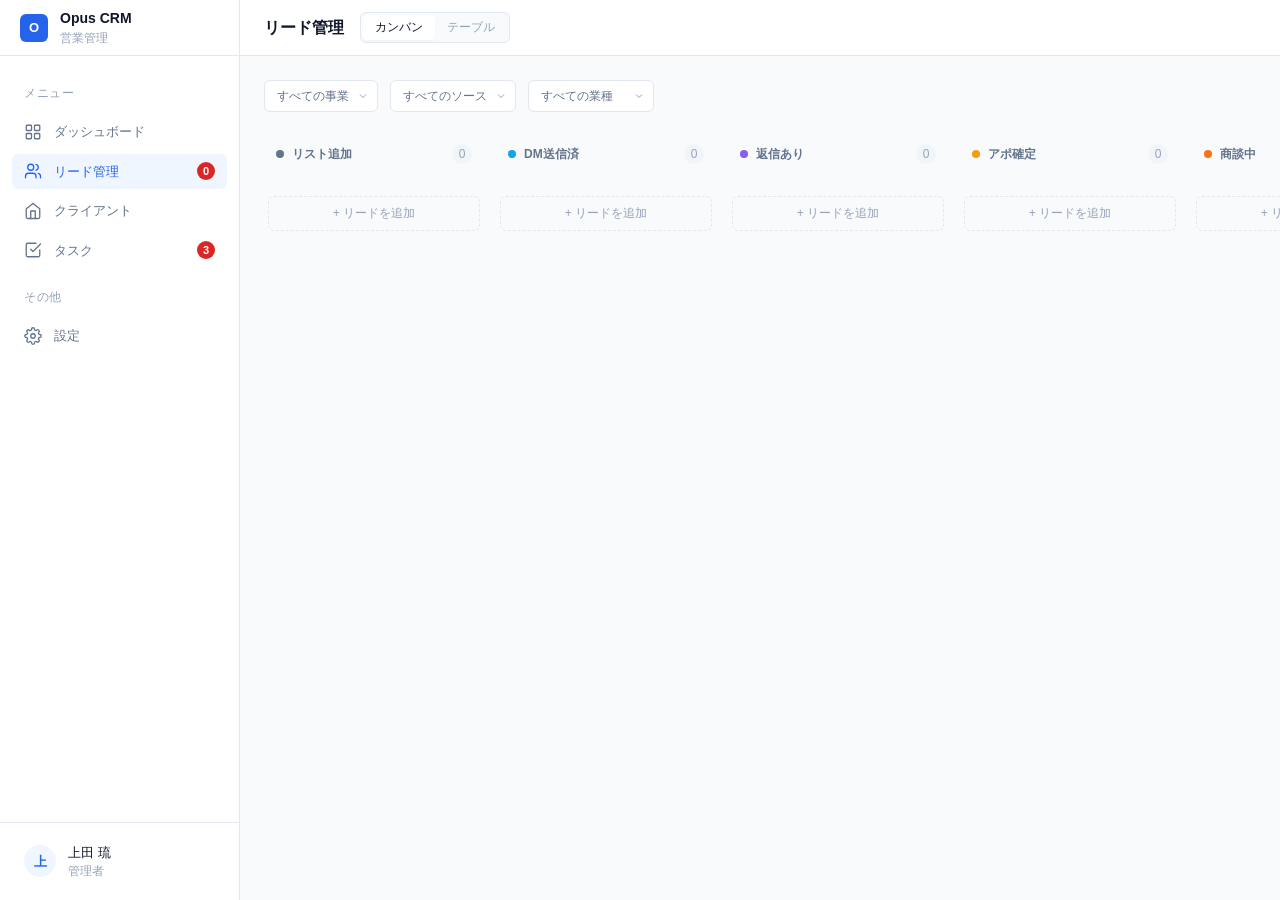
==== commit 90772eec: "実運用準備: PWA対応・新機能追加・データクリーンアップ - キーボードショートカット追加（N=新規, /=検索, 1-4=ナビ, ?=ヘルプ） - 一括操作（テーブルビューでチェックボックス選択→" ====
--- a/client-detail.html
+++ b/client-detail.html
@@ -4,6 +4,9 @@
   <meta charset="UTF-8">
   <meta name="viewport" content="width=device-width, initial-scale=1.0">
   <link rel="icon" href="assets/favicon.svg" type="image/svg+xml">
+  <link rel="manifest" href="manifest.json">
+  <meta name="theme-color" content="#2563eb">
+  <link rel="apple-touch-icon" href="assets/icon-192.svg">
   <title>ふららぼ - クライアント詳細 - Opus CRM</title>
   <link rel="stylesheet" href="css/variables.css">
   <link rel="stylesheet" href="css/base.css">
@@ -394,5 +397,7 @@
   <script src="js/store.js"></script>
   <script src="js/ui.js"></script>
   <script src="js/detail.js"></script>
+  <script src="js/shortcuts.js"></script>
+  <script>if('serviceWorker' in navigator) navigator.serviceWorker.register('sw.js');</script>
 </body>
 </html>
--- a/css/components.css
+++ b/css/components.css
@@ -891,3 +891,148 @@
 .badge--xs {
   font-size: 10px;
 }
+
+/* ========================================
+   Keyboard Shortcut Help Overlay
+   ======================================== */
+.shortcut-help-overlay {
+  position: fixed;
+  inset: 0;
+  z-index: 1000;
+  display: flex;
+  align-items: center;
+  justify-content: center;
+  background: rgba(0, 0, 0, 0.5);
+  opacity: 0;
+  transition: opacity var(--transition-base);
+}
+.shortcut-help-overlay.is-visible {
+  opacity: 1;
+}
+.shortcut-help {
+  background: var(--color-bg);
+  border-radius: var(--radius-lg);
+  box-shadow: var(--shadow-xl);
+  width: 100%;
+  max-width: 420px;
+  overflow: hidden;
+}
+.shortcut-help__header {
+  display: flex;
+  align-items: center;
+  justify-content: space-between;
+  padding: var(--space-4) var(--space-5);
+  border-bottom: 1px solid var(--color-border);
+}
+.shortcut-help__title {
+  font-size: var(--text-base);
+  font-weight: var(--font-semibold);
+  margin: 0;
+}
+.shortcut-help__close {
+  background: none;
+  border: none;
+  cursor: pointer;
+  color: var(--color-text-tertiary);
+  padding: var(--space-1);
+  border-radius: var(--radius-sm);
+}
+.shortcut-help__close:hover {
+  color: var(--color-text);
+  background: var(--color-bg-hover);
+}
+.shortcut-help__body {
+  padding: var(--space-4) var(--space-5);
+  display: flex;
+  flex-direction: column;
+  gap: var(--space-3);
+}
+.shortcut-help__row {
+  display: flex;
+  align-items: center;
+  gap: var(--space-4);
+}
+.shortcut-help__key {
+  display: inline-flex;
+  align-items: center;
+  justify-content: center;
+  min-width: 36px;
+  padding: var(--space-1) var(--space-2);
+  background: var(--color-bg-secondary);
+  border: 1px solid var(--color-border);
+  border-radius: var(--radius-sm);
+  font-family: var(--font-mono, monospace);
+  font-size: var(--text-xs);
+  font-weight: var(--font-semibold);
+  color: var(--color-text-secondary);
+  white-space: nowrap;
+}
+.shortcut-help__desc {
+  font-size: var(--text-sm);
+  color: var(--color-text-secondary);
+}
+.shortcut-help__footer {
+  padding: var(--space-3) var(--space-5);
+  border-top: 1px solid var(--color-border);
+  text-align: center;
+}
+
+/* ========================================
+   Bulk Action Bar
+   ======================================== */
+.bulk-action-bar {
+  position: fixed;
+  bottom: 0;
+  left: var(--sidebar-width, 240px);
+  right: 0;
+  z-index: 100;
+  display: flex;
+  align-items: center;
+  gap: var(--space-4);
+  padding: var(--space-3) var(--space-6);
+  background: var(--color-text);
+  color: #fff;
+  transform: translateY(100%);
+  transition: transform var(--transition-base);
+}
+.bulk-action-bar.is-visible {
+  transform: translateY(0);
+}
+.bulk-action-bar__count {
+  font-size: var(--text-sm);
+  font-weight: var(--font-semibold);
+  margin-right: auto;
+}
+.bulk-action-bar .btn {
+  border-color: rgba(255,255,255,0.3);
+  color: #fff;
+  background: transparent;
+}
+.bulk-action-bar .btn:hover {
+  background: rgba(255,255,255,0.15);
+}
+.bulk-action-bar .btn--danger {
+  border-color: var(--color-danger, #ef4444);
+  color: var(--color-danger, #ef4444);
+}
+.bulk-action-bar .btn--danger:hover {
+  background: rgba(239, 68, 68, 0.15);
+}
+.bulk-action-bar__close {
+  background: none;
+  border: none;
+  color: rgba(255,255,255,0.6);
+  cursor: pointer;
+  padding: var(--space-1);
+}
+.bulk-action-bar__close:hover {
+  color: #fff;
+}
+
+/* Checkbox in table */
+.data-table .bulk-check {
+  width: 18px;
+  height: 18px;
+  cursor: pointer;
+  accent-color: var(--color-primary);
+}
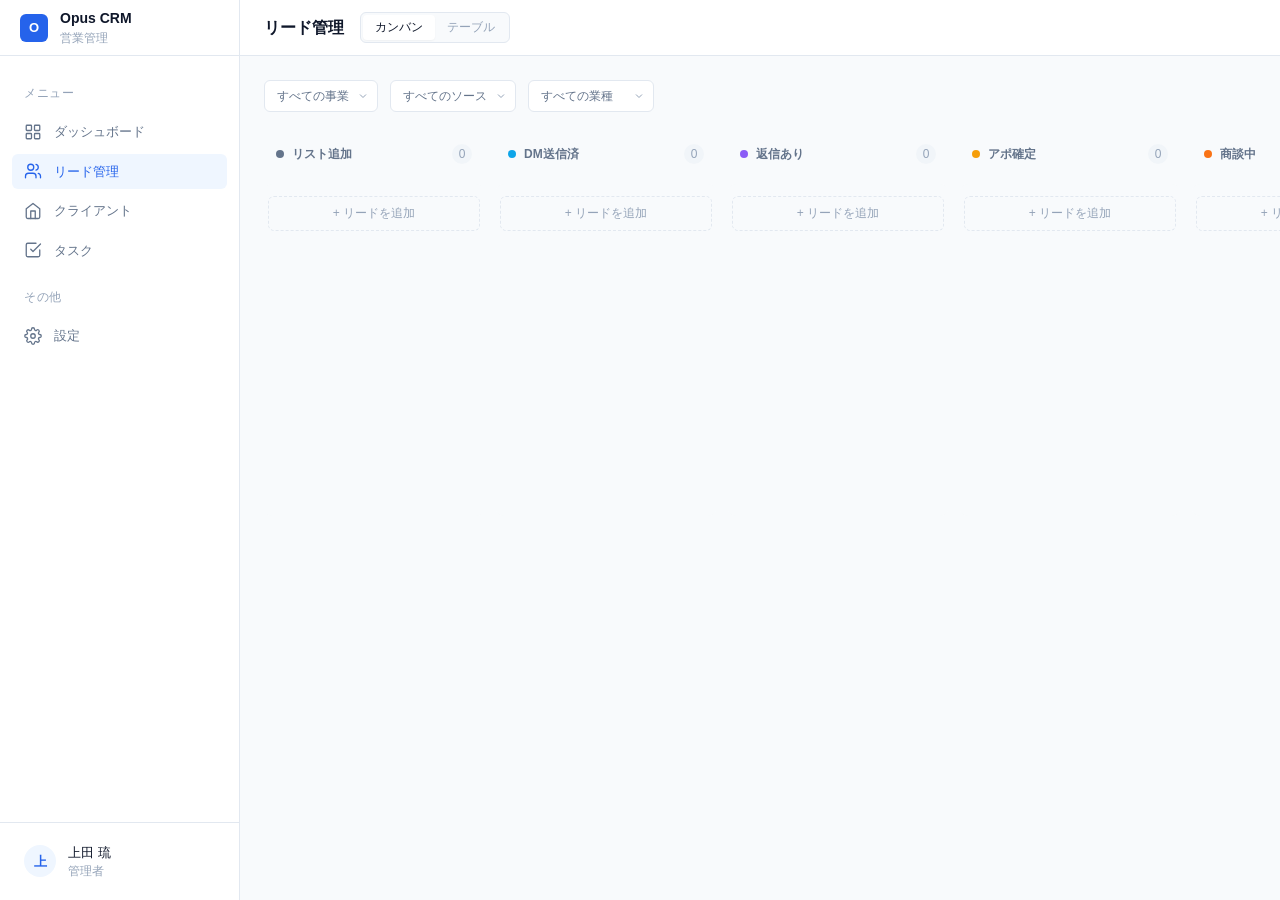
==== commit f83c13fc: "Codexレビュー指摘対応: Repository層分離・XSS対策・設定統合・SW改善 - Repository層(repository.js)新設でlocalStorage直参照をStore.js" ====
--- a/client-detail.html
+++ b/client-detail.html
@@ -394,6 +394,7 @@
   </div>
 
   <script src="js/config.js"></script>
+  <script src="js/repository.js"></script>
   <script src="js/store.js"></script>
   <script src="js/ui.js"></script>
   <script src="js/detail.js"></script>
